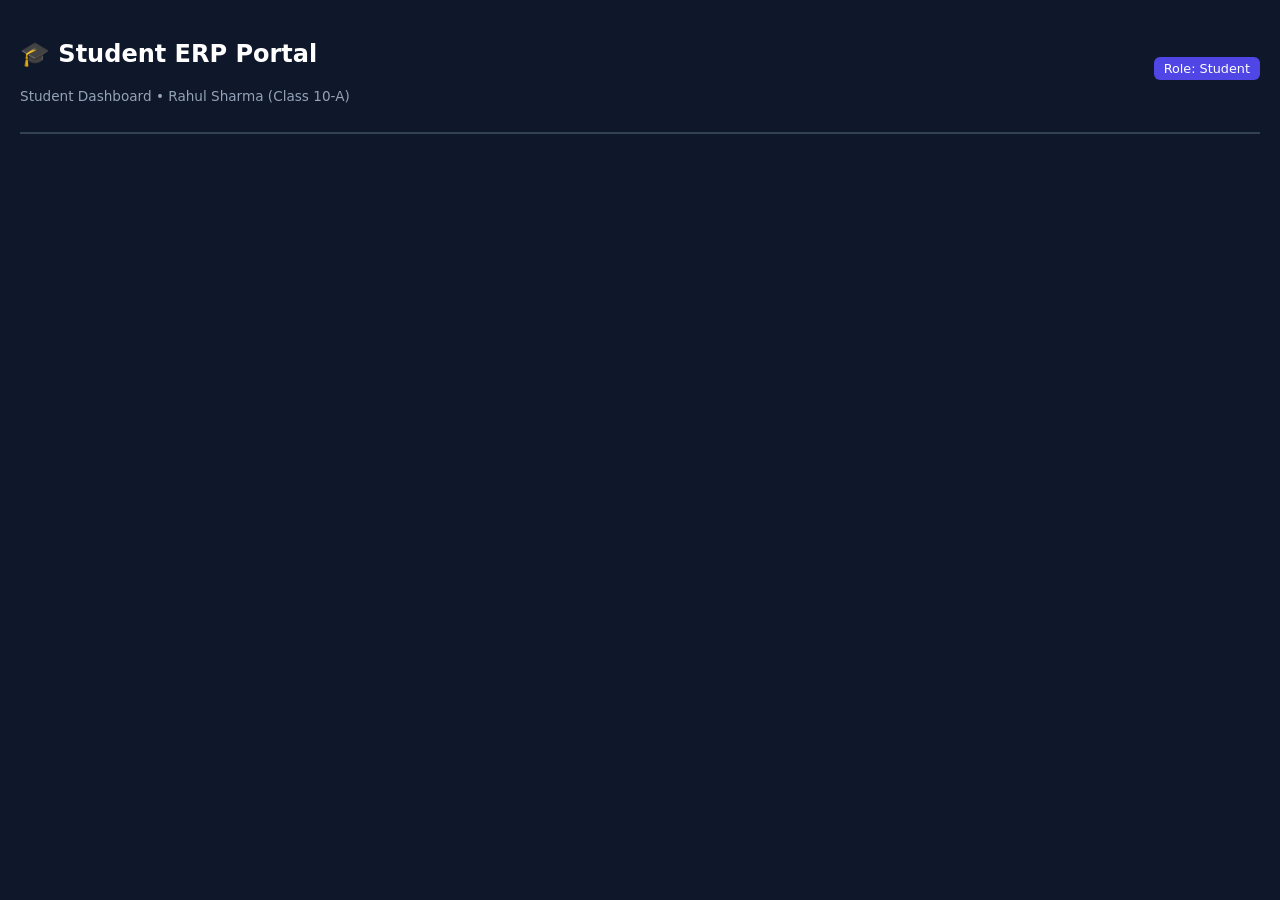
==== index1.html @ 86b78816 "Add index1.html for Student ERP Portal" ====
<!DOCTYPE html>
<html lang="en">
<head>
    <meta charset="UTF-8">
    <script src="../static/js/app.js"></script>
    <title>Student Portal — School ERP Ecosystem</title>
    <style>
        body { font-family: 'Segoe UI', system-ui, sans-serif; background: #0f172a; color: white; margin: 0; padding: 20px; }
        header { border-bottom: 2px solid #334155; padding-bottom: 15px; margin-bottom: 20px; display:flex; justify-content:space-between; align-items:center; }
        .badge { background: #4f46e5; padding: 4px 10px; border-radius: 6px; font-size: 0.8rem; }
        iframe { width: 100%; height: 750px; border: 1px solid #334155; border-radius: 12px; }
    </style>
</head>
<body>
    <header>
        <div>
            <h2>🎓 Student ERP Portal</h2>
            <p style="color:#94a3b8; font-size:0.85rem">Student Dashboard • Rahul Sharma (Class 10-A)</p>
        </div>
        <span class="badge">Role: Student</span>
    </header>
</body>
</html>
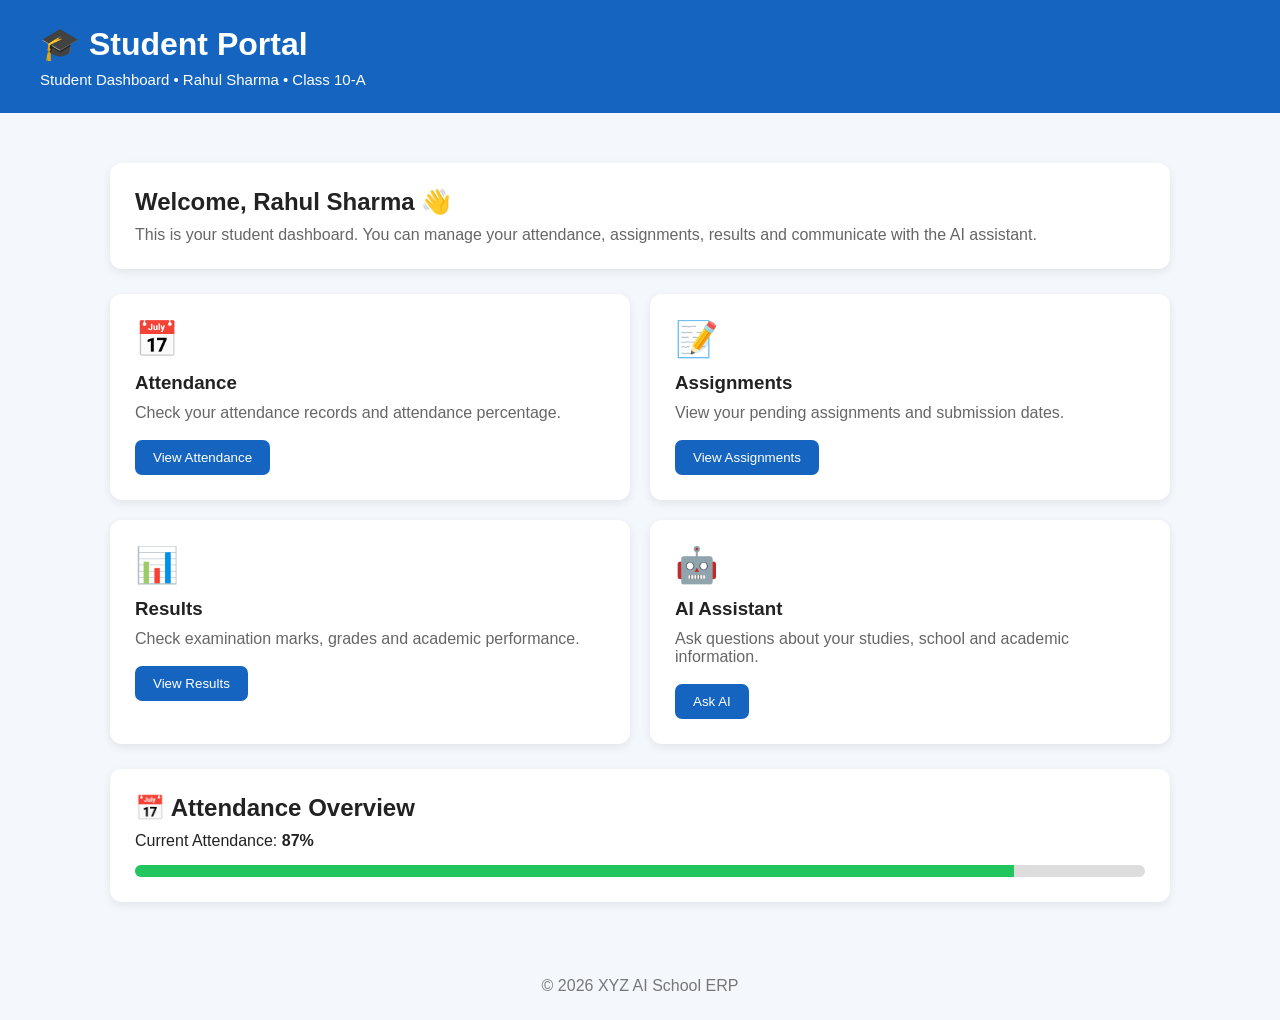
==== commit 16ca4499: "Refactor index1.html for improved layout and style" ====
--- a/index1.html
+++ b/index1.html
@@ -1,23 +1,358 @@
 <!DOCTYPE html>
 <html lang="en">
+
 <head>
     <meta charset="UTF-8">
-    <script src="../static/js/app.js"></script>
-    <title>Student Portal — School ERP Ecosystem</title>
+    <meta name="viewport" content="width=device-width, initial-scale=1.0">
+
+    <title>Student Portal</title>
+
     <style>
-        body { font-family: 'Segoe UI', system-ui, sans-serif; background: #0f172a; color: white; margin: 0; padding: 20px; }
-        header { border-bottom: 2px solid #334155; padding-bottom: 15px; margin-bottom: 20px; display:flex; justify-content:space-between; align-items:center; }
-        .badge { background: #4f46e5; padding: 4px 10px; border-radius: 6px; font-size: 0.8rem; }
-        iframe { width: 100%; height: 750px; border: 1px solid #334155; border-radius: 12px; }
+        * {
+            margin: 0;
+            padding: 0;
+            box-sizing: border-box;
+        }
+
+        body {
+            font-family: Arial, sans-serif;
+            background: #f4f7fb;
+            color: #222;
+        }
+
+        /* HEADER */
+
+        header {
+            background: #1565c0;
+            color: white;
+            padding: 25px 40px;
+        }
+
+        header h1 {
+            margin-bottom: 8px;
+        }
+
+        header p {
+            font-size: 15px;
+        }
+
+        /* MAIN */
+
+        .container {
+            max-width: 1100px;
+            margin: 30px auto;
+            padding: 20px;
+        }
+
+        /* WELCOME */
+
+        .welcome {
+            background: white;
+            padding: 25px;
+            border-radius: 12px;
+            margin-bottom: 25px;
+            box-shadow: 0 3px 10px rgba(0, 0, 0, 0.08);
+        }
+
+        .welcome h2 {
+            margin-bottom: 10px;
+        }
+
+        .welcome p {
+            color: #666;
+        }
+
+        /* CARDS */
+
+        .cards {
+            display: grid;
+            grid-template-columns: repeat(2, 1fr);
+            gap: 20px;
+        }
+
+        .card {
+            background: white;
+            padding: 25px;
+            border-radius: 12px;
+            box-shadow: 0 3px 10px rgba(0, 0, 0, 0.08);
+        }
+
+        .card .icon {
+            font-size: 35px;
+            margin-bottom: 12px;
+        }
+
+        .card h3 {
+            margin-bottom: 10px;
+        }
+
+        .card p {
+            color: #666;
+            margin-bottom: 18px;
+        }
+
+        .card button {
+            background: #1565c0;
+            color: white;
+            border: none;
+            padding: 10px 18px;
+            border-radius: 7px;
+            cursor: pointer;
+        }
+
+        .card button:hover {
+            background: #0d47a1;
+        }
+
+        /* ATTENDANCE */
+
+        .attendance {
+            background: white;
+            margin-top: 25px;
+            padding: 25px;
+            border-radius: 12px;
+            box-shadow: 0 3px 10px rgba(0, 0, 0, 0.08);
+        }
+
+        .progress {
+            margin-top: 15px;
+            height: 12px;
+            background: #ddd;
+            border-radius: 10px;
+            overflow: hidden;
+        }
+
+        .progress-bar {
+            width: 87%;
+            height: 100%;
+            background: #22c55e;
+        }
+
+        /* FOOTER */
+
+        footer {
+            text-align: center;
+            padding: 25px;
+            color: #777;
+        }
+
+        /* MOBILE */
+
+        @media (max-width: 700px) {
+
+            .cards {
+                grid-template-columns: 1fr;
+            }
+
+            header {
+                padding: 20px;
+            }
+
+            .container {
+                padding: 15px;
+            }
+        }
     </style>
+
 </head>
+
+
 <body>
+
+    <!-- HEADER -->
+
     <header>
-        <div>
-            <h2>🎓 Student ERP Portal</h2>
-            <p style="color:#94a3b8; font-size:0.85rem">Student Dashboard • Rahul Sharma (Class 10-A)</p>
+
+        <h1>🎓 Student Portal</h1>
+
+        <p>
+            Student Dashboard • Rahul Sharma • Class 10-A
+        </p>
+
+    </header>
+
+
+    <!-- MAIN -->
+
+    <div class="container">
+
+
+        <!-- WELCOME -->
+
+        <div class="welcome">
+
+            <h2>Welcome, Rahul Sharma 👋</h2>
+
+            <p>
+                This is your student dashboard.
+                You can manage your attendance, assignments,
+                results and communicate with the AI assistant.
+            </p>
+
         </div>
-        <span class="badge">Role: Student</span>
-    </header>
+
+
+        <!-- STUDENT FEATURES -->
+
+        <div class="cards">
+
+
+            <!-- ATTENDANCE -->
+
+            <div class="card">
+
+                <div class="icon">📅</div>
+
+                <h3>Attendance</h3>
+
+                <p>
+                    Check your attendance records
+                    and attendance percentage.
+                </p>
+
+                <button onclick="attendance()">
+                    View Attendance
+                </button>
+
+            </div>
+
+
+            <!-- ASSIGNMENTS -->
+
+            <div class="card">
+
+                <div class="icon">📝</div>
+
+                <h3>Assignments</h3>
+
+                <p>
+                    View your pending assignments
+                    and submission dates.
+                </p>
+
+                <button onclick="assignments()">
+                    View Assignments
+                </button>
+
+            </div>
+
+
+            <!-- RESULTS -->
+
+            <div class="card">
+
+                <div class="icon">📊</div>
+
+                <h3>Results</h3>
+
+                <p>
+                    Check examination marks,
+                    grades and academic performance.
+                </p>
+
+                <button onclick="results()">
+                    View Results
+                </button>
+
+            </div>
+
+
+            <!-- AI -->
+
+            <div class="card">
+
+                <div class="icon">🤖</div>
+
+                <h3>AI Assistant</h3>
+
+                <p>
+                    Ask questions about your studies,
+                    school and academic information.
+                </p>
+
+                <button onclick="aiAssistant()">
+                    Ask AI
+                </button>
+
+            </div>
+
+        </div>
+
+
+        <!-- ATTENDANCE -->
+
+        <div class="attendance">
+
+            <h2>📅 Attendance Overview</h2>
+
+            <p style="margin-top: 10px;">
+                Current Attendance: <strong>87%</strong>
+            </p>
+
+            <div class="progress">
+
+                <div class="progress-bar"></div>
+
+            </div>
+
+        </div>
+
+
+    </div>
+
+
+    <!-- FOOTER -->
+
+    <footer>
+
+        © 2026 XYZ AI School ERP
+
+    </footer>
+
+
+    <!-- JAVASCRIPT -->
+
+    <script>
+
+        function attendance() {
+
+            alert(
+                "Attendance: 87%\n\n" +
+                "Present: 87 days\n" +
+                "Absent: 13 days"
+            );
+
+        }
+
+
+        function assignments() {
+
+            alert(
+                "You have 8 pending assignments."
+            );
+
+        }
+
+
+        function results() {
+
+            alert(
+                "Your average marks are 86%."
+            );
+
+        }
+
+
+        function aiAssistant() {
+
+            alert(
+                "AI Assistant is ready 🤖"
+            );
+
+        }
+
+    </script>
+
 </body>
+
 </html>
